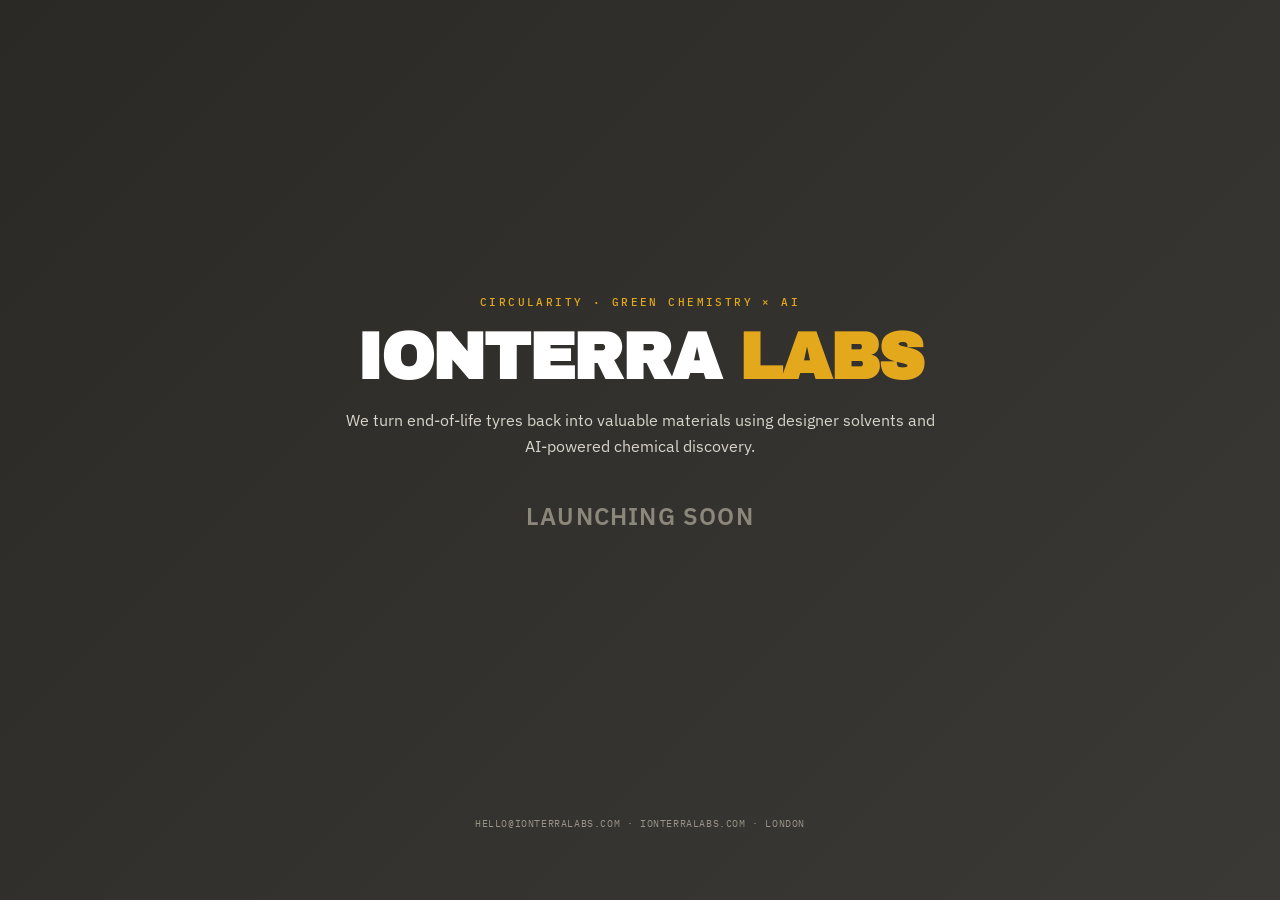
==== index.html @ 6e3bb578 "launching soon page" ====
<!DOCTYPE html>
<html lang="en">
<head>
<meta charset="UTF-8">
<meta name="viewport" content="width=device-width, initial-scale=1.0">
<title>IonTerra Labs — Coming Soon</title>
<link rel="preconnect" href="https://fonts.googleapis.com">
<link rel="preconnect" href="https://fonts.gstatic.com" crossorigin>
<link href="https://fonts.googleapis.com/css2?family=Archivo+Black&family=IBM+Plex+Mono:wght@400;500;600&family=IBM+Plex+Sans:wght@400;500;600;700&display=swap" rel="stylesheet">
<link rel="stylesheet" href="styles.css">
</head>
<body>
<div class="container">
  <main class="content">
    <div class="hero">
      <p class="eyebrow">CIRCULARITY · GREEN CHEMISTRY × AI</p>
      <h1 class="wordmark">IONTERRA <span class="dot">LABS</span></h1>
      <p class="tagline">We turn end-of-life tyres back into valuable materials using designer solvents and AI-powered chemical discovery.</p>

      <h2 class="launching-soon">Launching Soon</h2>
    </div>
  </main>

  <footer class="footer">
    <p>hello@ionterralabs.com · ionterralabs.com · London</p>
  </footer>
</div>

</body>
</html>
---- styles.css ----
:root {
  --paper: #F5F4EF;
  --ink: #161514;
  --ink-soft: #2C2A26;
  --body: #403D37;
  --sulphur: #E3A81B;
  --sulphur-deep: #A9790A;
  --teal: #15706A;
  --line: #D9D5CB;
  --muted: #8C877B;
  --display: 'Archivo Black', 'Arial Black', system-ui, sans-serif;
  --sans: 'IBM Plex Sans', system-ui, -apple-system, sans-serif;
  --mono: 'IBM Plex Mono', ui-monospace, SFMono-Regular, monospace;
}

* {
  box-sizing: border-box;
}

html, body {
  margin: 0;
  padding: 0;
}

body {
  background: linear-gradient(135deg, #2a2926 0%, #3a3936 100%);
  font-family: var(--sans);
  color: var(--body);
  -webkit-font-smoothing: antialiased;
}

.container {
  min-height: 100vh;
  display: flex;
  flex-direction: column;
  justify-content: space-between;
  align-items: center;
  padding: 40px 20px;
}

.content {
  flex: 1;
  display: flex;
  align-items: center;
  justify-content: center;
  width: 100%;
  max-width: 800px;
}

.hero {
  text-align: center;
  color: #F3F1EA;
}

.eyebrow {
  font-family: var(--mono);
  font-size: 11px;
  font-weight: 500;
  letter-spacing: 0.22em;
  text-transform: uppercase;
  color: var(--sulphur);
  margin: 0 0 20px;
}

.wordmark {
  font-family: var(--display);
  font-size: 64px;
  line-height: 0.92;
  letter-spacing: -0.02em;
  text-transform: uppercase;
  color: #fff;
  margin: 0 0 20px;
  display: inline-block;
}

.wordmark .dot {
  color: var(--sulphur);
}

.tagline {
  font-size: 16px;
  line-height: 1.6;
  color: #D8D4C8;
  margin: 0 0 40px;
  max-width: 600px;
  margin-left: auto;
  margin-right: auto;
}

.launching-soon {
  font-family: var(--sans);
  font-size: 24px;
  font-weight: 600;
  letter-spacing: 0.05em;
  text-transform: uppercase;
  margin: 0;
  color: var(--muted);
}

.status {
  background: rgba(255, 255, 255, 0.05);
  border: 1px solid rgba(227, 168, 27, 0.2);
  border-radius: 8px;
  padding: 40px 30px;
  margin-top: 40px;
}

.status h2 {
  font-family: var(--display);
  font-size: 32px;
  text-transform: uppercase;
  color: var(--sulphur);
  margin: 0 0 12px;
  letter-spacing: -0.01em;
}

.status p {
  font-size: 14px;
  color: #D8D4C8;
  margin: 0 0 20px;
  line-height: 1.6;
}

.signup-form {
  display: flex;
  gap: 12px;
  flex-direction: column;
  margin-top: 20px;
}

.signup-form input {
  padding: 14px 16px;
  background: rgba(255, 255, 255, 0.08);
  border: 1px solid var(--line);
  border-radius: 4px;
  font-family: var(--sans);
  font-size: 14px;
  color: #fff;
  transition: border-color 0.2s ease, background 0.2s ease;
}

.signup-form input:focus {
  outline: none;
  border-color: var(--sulphur);
  background: rgba(227, 168, 27, 0.1);
}

.signup-form input::placeholder {
  color: var(--muted);
}

.signup-form button {
  padding: 14px 24px;
  background: var(--sulphur);
  color: var(--ink);
  border: none;
  border-radius: 4px;
  font-family: var(--mono);
  font-size: 12px;
  font-weight: 600;
  letter-spacing: 0.08em;
  text-transform: uppercase;
  cursor: pointer;
  transition: transform 0.12s ease, background 0.12s ease;
}

.signup-form button:hover {
  background: #f0b62a;
  transform: translateY(-2px);
}

.signup-form button:active {
  transform: translateY(0);
}

.form-message {
  font-size: 13px;
  margin-top: 12px;
  min-height: 20px;
  color: var(--teal);
  font-weight: 500;
}

.footer {
  text-align: center;
  padding: 20px;
  font-family: var(--mono);
  font-size: 10px;
  letter-spacing: 0.06em;
  text-transform: uppercase;
  color: #9a9486;
}

@media (max-width: 600px) {
  .wordmark {
    font-size: 48px;
  }

  .tagline {
    font-size: 14px;
  }

  .status {
    padding: 30px 20px;
  }

  .status h2 {
    font-size: 24px;
  }

  .signup-form {
    flex-direction: column;
  }
}
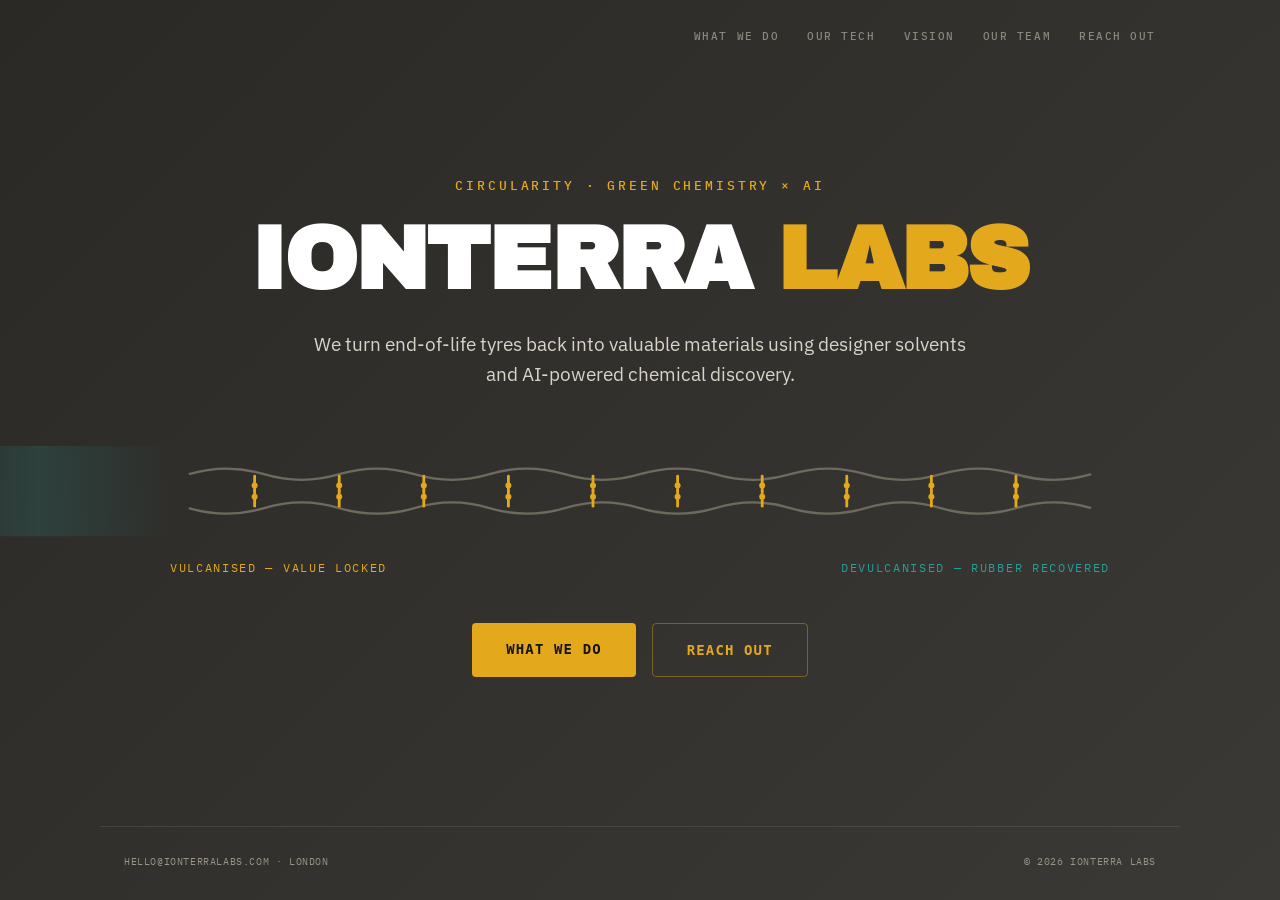
==== commit 16be640b: "add more pages with info" ====
--- a/index.html
+++ b/index.html
@@ -3,28 +3,118 @@
 <head>
 <meta charset="UTF-8">
 <meta name="viewport" content="width=device-width, initial-scale=1.0">
-<title>IonTerra Labs — Coming Soon</title>
+<title>IonTerra Labs</title>
+<meta name="description" content="IonTerra Labs turns rubber scraps and end-of-life tyres back into valuable materials using designer solvents and AI-powered chemical discovery.">
 <link rel="preconnect" href="https://fonts.googleapis.com">
 <link rel="preconnect" href="https://fonts.gstatic.com" crossorigin>
 <link href="https://fonts.googleapis.com/css2?family=Archivo+Black&family=IBM+Plex+Mono:wght@400;500;600&family=IBM+Plex+Sans:wght@400;500;600;700&display=swap" rel="stylesheet">
 <link rel="stylesheet" href="styles.css">
 </head>
 <body>
-<div class="container">
-  <main class="content">
-    <div class="hero">
-      <p class="eyebrow">CIRCULARITY · GREEN CHEMISTRY × AI</p>
-      <h1 class="wordmark">IONTERRA <span class="dot">LABS</span></h1>
-      <p class="tagline">We turn end-of-life tyres back into valuable materials using designer solvents and AI-powered chemical discovery.</p>
 
-      <h2 class="launching-soon">Launching Soon</h2>
+<header class="site-header home-header">
+  <a class="brand" href="index.html">IONTERRA <span class="dot">LABS</span></a>
+  <nav class="site-nav">
+    <a href="what-we-do.html">What We Do</a>
+    <a href="our-tech.html">Our Tech</a>
+    <a href="vision.html">Vision</a>
+    <a href="our-team.html">Our Team</a>
+    <a href="reach-out.html">Reach Out</a>
+  </nav>
+</header>
+
+<main class="home">
+  <div class="home-inner">
+
+    <p class="eyebrow">CIRCULARITY · GREEN CHEMISTRY × AI</p>
+    <h1 class="wordmark">IONTERRA <span class="dot">LABS</span></h1>
+    <p class="tagline">We turn end-of-life tyres back into valuable materials using designer solvents and AI-powered chemical discovery.</p>
+
+    <!-- Sulphur cross-links cleaving, left to right. Geometry mirrors the
+         signature graphic in pitch-one-pager.html; the animation lives in
+         styles.css under "Cleaving cross-links". The --d custom property on
+         each bridge staggers the wave across the network. -->
+    <div class="cleave">
+      <svg viewBox="0 0 1000 96" xmlns="http://www.w3.org/2000/svg" role="img"
+           aria-label="A polymer network in which sulphur cross-links break apart from left to right, then re-form.">
+
+        <defs>
+          <linearGradient id="solvent-front" x1="0" y1="0" x2="1" y2="0">
+            <stop offset="0%" stop-color="#2A9D94" stop-opacity="0"/>
+            <stop offset="50%" stop-color="#2A9D94" stop-opacity="0.18"/>
+            <stop offset="100%" stop-color="#2A9D94" stop-opacity="0"/>
+          </linearGradient>
+        </defs>
+
+        <rect class="front" x="-280" y="0" width="280" height="96" fill="url(#solvent-front)"/>
+
+        <!-- polymer backbones -->
+        <path class="chain" d="M20 30 Q60 18 100 30 T180 30 T260 30 T340 30 T420 30 T500 30 T580 30 T660 30 T740 30 T820 30 T900 30 T980 30"/>
+        <path class="chain" d="M20 66 Q60 78 100 66 T180 66 T260 66 T340 66 T420 66 T500 66 T580 66 T660 66 T740 66 T820 66 T900 66 T980 66"/>
+
+        <g class="bridges">
+          <g class="bridge" transform="translate(90,48)" style="--d:0.2s">
+            <g class="half half-top"><line x1="0" y1="-16" x2="0" y2="0"/><circle cx="0" cy="-6" r="3.2"/></g>
+            <g class="half half-bot"><line x1="0" y1="0" x2="0" y2="16"/><circle cx="0" cy="6" r="3.2"/></g>
+          </g>
+          <g class="bridge" transform="translate(180,48)" style="--d:0.41s">
+            <g class="half half-top"><line x1="0" y1="-16" x2="0" y2="0"/><circle cx="0" cy="-6" r="3.2"/></g>
+            <g class="half half-bot"><line x1="0" y1="0" x2="0" y2="16"/><circle cx="0" cy="6" r="3.2"/></g>
+          </g>
+          <g class="bridge" transform="translate(270,48)" style="--d:0.61s">
+            <g class="half half-top"><line x1="0" y1="-16" x2="0" y2="0"/><circle cx="0" cy="-6" r="3.2"/></g>
+            <g class="half half-bot"><line x1="0" y1="0" x2="0" y2="16"/><circle cx="0" cy="6" r="3.2"/></g>
+          </g>
+          <g class="bridge" transform="translate(360,48)" style="--d:0.81s">
+            <g class="half half-top"><line x1="0" y1="-16" x2="0" y2="0"/><circle cx="0" cy="-6" r="3.2"/></g>
+            <g class="half half-bot"><line x1="0" y1="0" x2="0" y2="16"/><circle cx="0" cy="6" r="3.2"/></g>
+          </g>
+          <g class="bridge" transform="translate(450,48)" style="--d:1.02s">
+            <g class="half half-top"><line x1="0" y1="-16" x2="0" y2="0"/><circle cx="0" cy="-6" r="3.2"/></g>
+            <g class="half half-bot"><line x1="0" y1="0" x2="0" y2="16"/><circle cx="0" cy="6" r="3.2"/></g>
+          </g>
+          <g class="bridge" transform="translate(540,48)" style="--d:1.22s">
+            <g class="half half-top"><line x1="0" y1="-16" x2="0" y2="0"/><circle cx="0" cy="-6" r="3.2"/></g>
+            <g class="half half-bot"><line x1="0" y1="0" x2="0" y2="16"/><circle cx="0" cy="6" r="3.2"/></g>
+          </g>
+          <g class="bridge" transform="translate(630,48)" style="--d:1.42s">
+            <g class="half half-top"><line x1="0" y1="-16" x2="0" y2="0"/><circle cx="0" cy="-6" r="3.2"/></g>
+            <g class="half half-bot"><line x1="0" y1="0" x2="0" y2="16"/><circle cx="0" cy="6" r="3.2"/></g>
+          </g>
+          <g class="bridge" transform="translate(720,48)" style="--d:1.63s">
+            <g class="half half-top"><line x1="0" y1="-16" x2="0" y2="0"/><circle cx="0" cy="-6" r="3.2"/></g>
+            <g class="half half-bot"><line x1="0" y1="0" x2="0" y2="16"/><circle cx="0" cy="6" r="3.2"/></g>
+          </g>
+          <g class="bridge" transform="translate(810,48)" style="--d:1.83s">
+            <g class="half half-top"><line x1="0" y1="-16" x2="0" y2="0"/><circle cx="0" cy="-6" r="3.2"/></g>
+            <g class="half half-bot"><line x1="0" y1="0" x2="0" y2="16"/><circle cx="0" cy="6" r="3.2"/></g>
+          </g>
+          <g class="bridge" transform="translate(900,48)" style="--d:2.04s">
+            <g class="half half-top"><line x1="0" y1="-16" x2="0" y2="0"/><circle cx="0" cy="-6" r="3.2"/></g>
+            <g class="half half-bot"><line x1="0" y1="0" x2="0" y2="16"/><circle cx="0" cy="6" r="3.2"/></g>
+          </g>
+        </g>
+
+      </svg>
     </div>
-  </main>
 
-  <footer class="footer">
-    <p>hello@ionterralabs.com · ionterralabs.com · London</p>
-  </footer>
-</div>
+    <div class="cleave-caption">
+      <span class="lhs">Vulcanised — value locked</span>
+      <span class="rhs">Devulcanised — rubber recovered</span>
+    </div>
+
+    <div class="hero-links">
+      <a class="button" href="what-we-do.html">What We Do</a>
+      <a class="button button-ghost" href="reach-out.html">Reach Out</a>
+    </div>
+
+  </div>
+</main>
+
+<footer class="site-footer">
+  <p>hello@ionterralabs.com · London</p>
+  <p>&copy; 2026 IonTerra Labs</p>
+</footer>
 
 </body>
 </html>
--- a/styles.css
+++ b/styles.css
@@ -6,11 +6,18 @@
   --sulphur: #E3A81B;
   --sulphur-deep: #A9790A;
   --teal: #15706A;
+  --teal-bright: #2A9D94;
   --line: #D9D5CB;
   --muted: #8C877B;
   --display: 'Archivo Black', 'Arial Black', system-ui, sans-serif;
   --sans: 'IBM Plex Sans', system-ui, -apple-system, sans-serif;
   --mono: 'IBM Plex Mono', ui-monospace, SFMono-Regular, monospace;
+
+  --text: #F3F1EA;
+  --text-dim: #D8D4C8;
+  --surface: rgba(255, 255, 255, 0.04);
+  --surface-line: rgba(255, 255, 255, 0.09);
+  --shell: 1080px;
 }
 
 * {
@@ -24,52 +31,651 @@
 
 body {
   background: linear-gradient(135deg, #2a2926 0%, #3a3936 100%);
+  background-attachment: fixed;
   font-family: var(--sans);
-  color: var(--body);
+  color: var(--text-dim);
   -webkit-font-smoothing: antialiased;
-}
-
-.container {
-  min-height: 100vh;
   display: flex;
   flex-direction: column;
+  min-height: 100vh;
+}
+
+/* ---------- Header / nav ---------- */
+
+.site-header {
+  width: 100%;
+  max-width: var(--shell);
+  margin: 0 auto;
+  padding: 28px 24px;
+  display: flex;
+  align-items: center;
   justify-content: space-between;
+  gap: 24px;
+  flex-wrap: wrap;
+}
+
+.brand {
+  font-family: var(--display);
+  font-size: 18px;
+  letter-spacing: -0.01em;
+  text-transform: uppercase;
+  color: #fff;
+  text-decoration: none;
+  white-space: nowrap;
+}
+
+.brand .dot {
+  color: var(--sulphur);
+}
+
+/* Homepage already shows the wordmark front and centre, so the header
+   logo is redundant there. Hidden with visibility (not display) so the
+   nav sits at the same position as on every other page. */
+.home-header .brand {
+  visibility: hidden;
+}
+
+.site-nav {
+  display: flex;
+  gap: 28px;
+  flex-wrap: wrap;
+}
+
+.site-nav a {
+  font-family: var(--mono);
+  font-size: 11px;
+  font-weight: 500;
+  letter-spacing: 0.14em;
+  text-transform: uppercase;
+  color: var(--muted);
+  text-decoration: none;
+  padding-bottom: 4px;
+  border-bottom: 1px solid transparent;
+  transition: color 0.15s ease, border-color 0.15s ease;
+}
+
+.site-nav a:hover {
+  color: var(--text);
+}
+
+.site-nav a.active {
+  color: var(--sulphur);
+  border-bottom-color: var(--sulphur);
+}
+
+/* ---------- Shell ---------- */
+
+.page {
+  flex: 1;
+  width: 100%;
+  max-width: var(--shell);
+  margin: 0 auto;
+  padding: 32px 24px 96px;
+}
+
+.page-head {
+  max-width: 720px;
+  margin-bottom: 64px;
+}
+
+.eyebrow {
+  font-family: var(--mono);
+  font-size: 11px;
+  font-weight: 500;
+  letter-spacing: 0.22em;
+  text-transform: uppercase;
+  color: var(--sulphur);
+  margin: 0 0 20px;
+}
+
+.page-title {
+  font-family: var(--display);
+  font-size: 46px;
+  line-height: 1.02;
+  letter-spacing: -0.02em;
+  text-transform: uppercase;
+  color: #fff;
+  margin: 0 0 24px;
+}
+
+.lede {
+  font-size: 18px;
+  line-height: 1.65;
+  color: var(--text-dim);
+  margin: 0;
+}
+
+.lede + .lede {
+  margin-top: 18px;
+}
+
+.lede b,
+.lede strong {
+  color: #fff;
+  font-weight: 600;
+}
+
+/* ---------- Sections ---------- */
+
+.section {
+  margin-bottom: 72px;
+}
+
+.section:last-child {
+  margin-bottom: 0;
+}
+
+.section-title {
+  font-family: var(--sans);
+  font-size: 13px;
+  font-weight: 600;
+  letter-spacing: 0.16em;
+  text-transform: uppercase;
+  color: var(--sulphur);
+  margin: 0 0 28px;
+  padding-bottom: 14px;
+  border-bottom: 1px solid var(--surface-line);
+}
+
+.prose {
+  max-width: 680px;
+}
+
+.prose p {
+  font-size: 16px;
+  line-height: 1.7;
+  margin: 0 0 20px;
+}
+
+.prose p:last-child {
+  margin-bottom: 0;
+}
+
+.prose strong {
+  color: var(--text);
+  font-weight: 600;
+}
+
+.prose a {
+  color: var(--sulphur);
+  text-decoration: none;
+  border-bottom: 1px solid rgba(227, 168, 27, 0.35);
+  transition: border-color 0.15s ease;
+}
+
+.prose a:hover {
+  border-bottom-color: var(--sulphur);
+}
+
+.prose a.button,
+.prose a.button:hover {
+  color: var(--ink);
+  border-bottom: none;
+}
+
+/* ---------- Grids & cards ---------- */
+
+.grid {
+  display: grid;
+  gap: 20px;
+  grid-template-columns: repeat(auto-fit, minmax(260px, 1fr));
+}
+
+.grid-2 {
+  display: grid;
+  gap: 20px;
+  grid-template-columns: repeat(auto-fit, minmax(320px, 1fr));
+}
+
+.card {
+  background: var(--surface);
+  border: 1px solid var(--surface-line);
+  border-radius: 8px;
+  padding: 28px 26px;
+}
+
+.card h3 {
+  font-family: var(--sans);
+  font-size: 17px;
+  font-weight: 600;
+  color: #fff;
+  margin: 0 0 12px;
+  letter-spacing: -0.01em;
+}
+
+.card p {
+  font-size: 14px;
+  line-height: 1.65;
+  margin: 0;
+}
+
+.card-tag {
+  font-family: var(--mono);
+  font-size: 10px;
+  letter-spacing: 0.16em;
+  text-transform: uppercase;
+  color: var(--teal-bright);
+  margin: 0 0 14px;
+}
+
+/* ---------- Numbered problem cards ---------- */
+
+.problem-grid {
+  display: grid;
+  gap: 22px;
+  grid-template-columns: repeat(auto-fit, minmax(280px, 1fr));
+  margin-top: 22px;
+}
+
+.problem {
+  position: relative;
+  background: var(--surface);
+  border: 1px solid var(--surface-line);
+  border-radius: 8px;
+  padding: 42px 26px 30px;
+}
+
+.problem .badge {
+  position: absolute;
+  top: -20px;
+  left: 24px;
+  width: 44px;
+  height: 44px;
+  border-radius: 50%;
+  background: var(--sulphur);
+  color: var(--ink);
+  font-family: var(--display);
+  font-size: 20px;
+  line-height: 1;
+  display: flex;
   align-items: center;
-  padding: 40px 20px;
-}
-
-.content {
+  justify-content: center;
+}
+
+.problem h3 {
+  font-family: var(--mono);
+  font-size: 14px;
+  font-weight: 600;
+  letter-spacing: 0.09em;
+  text-transform: uppercase;
+  color: var(--teal-bright);
+  line-height: 1.45;
+  margin: 0 0 20px;
+}
+
+.bullets {
+  list-style: none;
+  margin: 0;
+  padding: 0;
+  display: grid;
+  gap: 13px;
+}
+
+.bullets li {
+  position: relative;
+  padding-left: 18px;
+  font-size: 15px;
+  line-height: 1.55;
+}
+
+.bullets li::before {
+  content: "";
+  position: absolute;
+  left: 0;
+  top: 9px;
+  width: 5px;
+  height: 5px;
+  border-radius: 50%;
+  background: var(--sulphur);
+}
+
+.bullets .qualifier {
+  display: block;
+  font-size: 13px;
+  color: var(--muted);
+  margin-top: 3px;
+}
+
+/* ---------- Callout ---------- */
+
+.callout {
+  border-left: 2px solid var(--teal-bright);
+  background: rgba(42, 157, 148, 0.06);
+  border-radius: 0 8px 8px 0;
+  padding: 24px 26px;
+  max-width: 720px;
+}
+
+.callout p {
+  font-size: 15px;
+  line-height: 1.65;
+  margin: 0;
+}
+
+.callout p + p {
+  margin-top: 14px;
+}
+
+/* ---------- Stats ---------- */
+
+.stats {
+  display: grid;
+  gap: 20px;
+  grid-template-columns: repeat(auto-fit, minmax(200px, 1fr));
+}
+
+.stat {
+  border-left: 2px solid var(--sulphur);
+  padding: 4px 0 4px 20px;
+}
+
+.stat .figure {
+  font-family: var(--display);
+  font-size: 34px;
+  line-height: 1.05;
+  color: #fff;
+  margin: 0 0 10px;
+  letter-spacing: -0.02em;
+}
+
+.stat .label {
+  font-size: 13px;
+  line-height: 1.55;
+  color: var(--muted);
+  margin: 0;
+}
+
+/* ---------- Numbered steps ---------- */
+
+.steps {
+  display: grid;
+  gap: 2px;
+  border: 1px solid var(--surface-line);
+  border-radius: 8px;
+  overflow: hidden;
+}
+
+.step {
+  display: grid;
+  grid-template-columns: 72px 1fr;
+  gap: 24px;
+  padding: 26px;
+  background: var(--surface);
+  align-items: start;
+}
+
+.step-num {
+  font-family: var(--mono);
+  font-size: 12px;
+  font-weight: 600;
+  letter-spacing: 0.1em;
+  color: var(--sulphur);
+  padding-top: 3px;
+}
+
+.step h3 {
+  font-size: 16px;
+  font-weight: 600;
+  color: #fff;
+  margin: 0 0 8px;
+}
+
+.step p {
+  font-size: 14px;
+  line-height: 1.65;
+  margin: 0;
+}
+
+/* ---------- Team ---------- */
+
+.team-grid {
+  display: grid;
+  gap: 20px;
+  grid-template-columns: repeat(auto-fit, minmax(240px, 1fr));
+}
+
+.member {
+  background: var(--surface);
+  border: 1px solid var(--surface-line);
+  border-radius: 8px;
+  padding: 26px;
+}
+
+.member .photo,
+.member .avatar {
+  width: 88px;
+  height: 88px;
+  border-radius: 50%;
+  border: 1px solid rgba(227, 168, 27, 0.3);
+  margin-bottom: 18px;
+}
+
+/* Real headshot, shown in full colour. */
+.member .photo {
+  display: block;
+  object-fit: cover;
+  background: rgba(227, 168, 27, 0.08);
+}
+
+/* Initials fallback, for anyone without a headshot on file. */
+.member .avatar {
+  background: rgba(227, 168, 27, 0.14);
+  display: flex;
+  align-items: center;
+  justify-content: center;
+  font-family: var(--mono);
+  font-size: 22px;
+  font-weight: 600;
+  letter-spacing: 0.04em;
+  color: var(--sulphur);
+}
+
+.member h3 {
+  font-size: 17px;
+  font-weight: 600;
+  color: #fff;
+  margin: 0 0 6px;
+}
+
+.member .role {
+  font-family: var(--mono);
+  font-size: 10px;
+  letter-spacing: 0.14em;
+  text-transform: uppercase;
+  color: var(--teal-bright);
+  margin: 0 0 14px;
+}
+
+.member p.bio {
+  font-size: 14px;
+  line-height: 1.6;
+  margin: 0;
+}
+
+/* ---------- Contact ---------- */
+
+.contact-list {
+  list-style: none;
+  padding: 0;
+  margin: 0;
+  display: grid;
+  gap: 2px;
+  border: 1px solid var(--surface-line);
+  border-radius: 8px;
+  overflow: hidden;
+}
+
+.contact-list li {
+  background: var(--surface);
+  padding: 22px 26px;
+  display: flex;
+  justify-content: space-between;
+  align-items: baseline;
+  gap: 20px;
+  flex-wrap: wrap;
+}
+
+.contact-list .key {
+  font-family: var(--mono);
+  font-size: 10px;
+  letter-spacing: 0.16em;
+  text-transform: uppercase;
+  color: var(--muted);
+}
+
+.contact-list .val,
+.contact-list .val a {
+  font-size: 15px;
+  color: var(--text);
+  text-decoration: none;
+}
+
+.contact-list .val a:hover {
+  color: var(--sulphur);
+}
+
+/* ---------- Buttons & links ---------- */
+
+.button {
+  display: inline-block;
+  padding: 14px 26px;
+  background: var(--sulphur);
+  color: var(--ink);
+  border: none;
+  border-radius: 4px;
+  font-family: var(--mono);
+  font-size: 12px;
+  font-weight: 600;
+  letter-spacing: 0.08em;
+  text-transform: uppercase;
+  text-decoration: none;
+  cursor: pointer;
+  transition: transform 0.12s ease, background 0.12s ease;
+}
+
+.button:hover {
+  background: #f0b62a;
+  transform: translateY(-2px);
+}
+
+.button:active {
+  transform: translateY(0);
+}
+
+.button-ghost {
+  background: transparent;
+  color: var(--sulphur);
+  border: 1px solid rgba(227, 168, 27, 0.4);
+}
+
+.button-ghost:hover {
+  background: rgba(227, 168, 27, 0.1);
+  color: var(--sulphur);
+}
+
+/* ---------- Form ---------- */
+
+.form {
+  display: grid;
+  gap: 16px;
+  max-width: 560px;
+}
+
+.field {
+  display: grid;
+  gap: 8px;
+}
+
+.field label {
+  font-family: var(--mono);
+  font-size: 10px;
+  letter-spacing: 0.16em;
+  text-transform: uppercase;
+  color: var(--muted);
+}
+
+.field input,
+.field textarea {
+  padding: 14px 16px;
+  background: rgba(255, 255, 255, 0.06);
+  border: 1px solid var(--surface-line);
+  border-radius: 4px;
+  font-family: var(--sans);
+  font-size: 15px;
+  color: #fff;
+  transition: border-color 0.2s ease, background 0.2s ease;
+}
+
+.field textarea {
+  min-height: 140px;
+  resize: vertical;
+}
+
+.field input:focus,
+.field textarea:focus {
+  outline: none;
+  border-color: var(--sulphur);
+  background: rgba(227, 168, 27, 0.08);
+}
+
+.field input::placeholder,
+.field textarea::placeholder {
+  color: #6f6a5f;
+}
+
+.form .button {
+  justify-self: start;
+}
+
+.form-note {
+  font-size: 13px;
+  line-height: 1.6;
+  color: var(--muted);
+  margin: 20px 0 0;
+  max-width: 560px;
+}
+
+.form-note a {
+  color: var(--sulphur);
+  text-decoration: none;
+}
+
+.form-note a:hover {
+  text-decoration: underline;
+}
+
+/* ---------- Homepage ---------- */
+
+.home {
   flex: 1;
   display: flex;
   align-items: center;
   justify-content: center;
   width: 100%;
-  max-width: 800px;
-}
-
-.hero {
+  max-width: var(--shell);
+  margin: 0 auto;
+  padding: 24px 24px 72px;
+}
+
+.home-inner {
+  width: 100%;
   text-align: center;
-  color: #F3F1EA;
-}
-
-.eyebrow {
-  font-family: var(--mono);
-  font-size: 11px;
-  font-weight: 500;
-  letter-spacing: 0.22em;
-  text-transform: uppercase;
-  color: var(--sulphur);
-  margin: 0 0 20px;
+  color: var(--text);
+}
+
+.home-inner .eyebrow {
+  font-size: 13px;
+  margin-bottom: 26px;
 }
 
 .wordmark {
   font-family: var(--display);
-  font-size: 64px;
+  font-size: 88px;
   line-height: 0.92;
   letter-spacing: -0.02em;
   text-transform: uppercase;
   color: #fff;
-  margin: 0 0 20px;
+  margin: 0 0 28px;
   display: inline-block;
 }
 
@@ -78,109 +684,182 @@
 }
 
 .tagline {
-  font-size: 16px;
+  font-size: 19px;
   line-height: 1.6;
-  color: #D8D4C8;
-  margin: 0 0 40px;
-  max-width: 600px;
-  margin-left: auto;
-  margin-right: auto;
-}
-
-.launching-soon {
-  font-family: var(--sans);
-  font-size: 24px;
-  font-weight: 600;
-  letter-spacing: 0.05em;
-  text-transform: uppercase;
+  color: var(--text-dim);
+  margin: 0 auto 48px;
+  max-width: 680px;
+}
+
+.hero-links {
+  display: flex;
+  gap: 16px;
+  justify-content: center;
+  flex-wrap: wrap;
+}
+
+.home-inner .button {
+  padding: 18px 34px;
+  font-size: 14px;
+}
+
+/* ---------- Cleaving cross-links (homepage animation) ----------
+   A polymer network whose sulphur bridges break left-to-right, then
+   re-form. Pure CSS on SVG: each bridge is two halves that translate
+   apart while their colour shifts from sulphur to teal. Children use
+   currentColor, so one animated `color` drives stroke and fill.      */
+
+.cleave {
+  width: 100%;
+  max-width: 940px;
+  margin: 56px auto 24px;
+}
+
+.cleave svg {
+  display: block;
+  width: 100%;
+  height: auto;
+  overflow: visible;
+}
+
+.cleave .chain {
+  fill: none;
+  stroke: #6f6a5e;
+  stroke-width: 2.5;
+}
+
+.cleave .half line {
+  stroke: currentColor;
+  stroke-width: 3;
+  stroke-linecap: round;
+}
+
+.cleave .half circle {
+  fill: currentColor;
+}
+
+.cleave .half {
+  color: var(--sulphur);
+  animation-duration: 7s;
+  animation-timing-function: ease-in-out;
+  animation-iteration-count: infinite;
+  animation-delay: var(--d, 0s);
+}
+
+.cleave .half-top {
+  animation-name: cleave-top;
+}
+
+.cleave .half-bot {
+  animation-name: cleave-bot;
+}
+
+/* --d on each bridge is timed to when the sweep's leading edge (see
+   cleave-sweep below) reaches that bridge's x position, so the snap at
+   0%→6% lands right as the gradient passes over it. */
+@keyframes cleave-top {
+  0%        { transform: translateY(0);      color: #E3A81B; }
+  6%, 74%   { transform: translateY(-7px);   color: #2A9D94; }
+  84%, 100% { transform: translateY(0);      color: #E3A81B; }
+}
+
+@keyframes cleave-bot {
+  0%        { transform: translateY(0);      color: #E3A81B; }
+  6%, 74%   { transform: translateY(7px);    color: #2A9D94; }
+  84%, 100% { transform: translateY(0);      color: #E3A81B; }
+}
+
+/* The solvent front: a soft glow that crosses ahead of the cleaving.
+   Leading edge position = translateX (rect's own x + width cancel to 0),
+   linear so bridge delays above can be computed as simple proportions. */
+.cleave .front {
+  animation: cleave-sweep 7s linear infinite;
+}
+
+@keyframes cleave-sweep {
+  0%        { transform: translateX(0);        opacity: 0; }
+  4%        {                                  opacity: 1; }
+  42%       { transform: translateX(1300px);   opacity: 1; }
+  46%, 100% { transform: translateX(1300px);   opacity: 0; }
+}
+
+.cleave-caption {
+  display: flex;
+  justify-content: space-between;
+  gap: 16px;
+  max-width: 940px;
+  margin: 0 auto 48px;
+  font-family: var(--mono);
+  font-size: 12px;
+  letter-spacing: 0.14em;
+  text-transform: uppercase;
+}
+
+.cleave-caption .lhs {
+  color: var(--sulphur);
+}
+
+.cleave-caption .rhs {
+  color: var(--teal-bright);
+}
+
+/* Hold a static mid-reaction state when motion is unwelcome:
+   intact on the left, cleaved on the right, as in the pitch one-pager. */
+@media (prefers-reduced-motion: reduce) {
+  .cleave .half,
+  .cleave .front {
+    animation: none;
+  }
+
+  .cleave .front {
+    opacity: 0;
+  }
+
+  .cleave .bridges > .bridge:nth-child(n+6) .half-top {
+    transform: translateY(-7px);
+    color: #2A9D94;
+  }
+
+  .cleave .bridges > .bridge:nth-child(n+6) .half-bot {
+    transform: translateY(7px);
+    color: #2A9D94;
+  }
+}
+
+/* ---------- Footer ---------- */
+
+.site-footer {
+  width: 100%;
+  max-width: var(--shell);
+  margin: 0 auto;
+  padding: 28px 24px 32px;
+  border-top: 1px solid var(--surface-line);
+  display: flex;
+  justify-content: space-between;
+  align-items: center;
+  gap: 16px;
+  flex-wrap: wrap;
+  font-family: var(--mono);
+  font-size: 10px;
+  letter-spacing: 0.06em;
+  text-transform: uppercase;
+  color: #9a9486;
+}
+
+.site-footer a {
+  color: #9a9486;
+  text-decoration: none;
+}
+
+.site-footer a:hover {
+  color: var(--sulphur);
+}
+
+.site-footer p {
   margin: 0;
-  color: var(--muted);
-}
-
-.status {
-  background: rgba(255, 255, 255, 0.05);
-  border: 1px solid rgba(227, 168, 27, 0.2);
-  border-radius: 8px;
-  padding: 40px 30px;
-  margin-top: 40px;
-}
-
-.status h2 {
-  font-family: var(--display);
-  font-size: 32px;
-  text-transform: uppercase;
-  color: var(--sulphur);
-  margin: 0 0 12px;
-  letter-spacing: -0.01em;
-}
-
-.status p {
-  font-size: 14px;
-  color: #D8D4C8;
-  margin: 0 0 20px;
-  line-height: 1.6;
-}
-
-.signup-form {
-  display: flex;
-  gap: 12px;
-  flex-direction: column;
-  margin-top: 20px;
-}
-
-.signup-form input {
-  padding: 14px 16px;
-  background: rgba(255, 255, 255, 0.08);
-  border: 1px solid var(--line);
-  border-radius: 4px;
-  font-family: var(--sans);
-  font-size: 14px;
-  color: #fff;
-  transition: border-color 0.2s ease, background 0.2s ease;
-}
-
-.signup-form input:focus {
-  outline: none;
-  border-color: var(--sulphur);
-  background: rgba(227, 168, 27, 0.1);
-}
-
-.signup-form input::placeholder {
-  color: var(--muted);
-}
-
-.signup-form button {
-  padding: 14px 24px;
-  background: var(--sulphur);
-  color: var(--ink);
-  border: none;
-  border-radius: 4px;
-  font-family: var(--mono);
-  font-size: 12px;
-  font-weight: 600;
-  letter-spacing: 0.08em;
-  text-transform: uppercase;
-  cursor: pointer;
-  transition: transform 0.12s ease, background 0.12s ease;
-}
-
-.signup-form button:hover {
-  background: #f0b62a;
-  transform: translateY(-2px);
-}
-
-.signup-form button:active {
-  transform: translateY(0);
-}
-
-.form-message {
-  font-size: 13px;
-  margin-top: 12px;
-  min-height: 20px;
-  color: var(--teal);
-  font-weight: 500;
-}
-
+}
+
+/* Footer on the landing page sits centred, like the original */
 .footer {
   text-align: center;
   padding: 20px;
@@ -191,24 +870,71 @@
   color: #9a9486;
 }
 
-@media (max-width: 600px) {
+/* ---------- Responsive ---------- */
+
+@media (max-width: 720px) {
+  .site-header {
+    padding: 22px 20px;
+    gap: 16px;
+  }
+
+  .site-nav {
+    gap: 18px;
+  }
+
+  .page {
+    padding: 16px 20px 72px;
+  }
+
+  .page-head {
+    margin-bottom: 48px;
+  }
+
+  .page-title {
+    font-size: 34px;
+  }
+
+  .lede {
+    font-size: 16px;
+  }
+
+  .section {
+    margin-bottom: 56px;
+  }
+
+  .step {
+    grid-template-columns: 1fr;
+    gap: 10px;
+  }
+
   .wordmark {
-    font-size: 48px;
+    font-size: 56px;
   }
 
   .tagline {
-    font-size: 14px;
-  }
-
-  .status {
-    padding: 30px 20px;
-  }
-
-  .status h2 {
-    font-size: 24px;
-  }
-
-  .signup-form {
+    font-size: 16px;
+  }
+
+  .cleave {
+    margin-top: 40px;
+  }
+
+  /* Two end-labels would collide at this width — stack and centre them. */
+  .cleave-caption {
     flex-direction: column;
-  }
-}
+    align-items: center;
+    gap: 6px;
+    font-size: 11px;
+    letter-spacing: 0.1em;
+  }
+
+  .home-inner .button {
+    padding: 15px 28px;
+    font-size: 13px;
+  }
+
+  .site-footer {
+    justify-content: center;
+    text-align: center;
+  }
+}
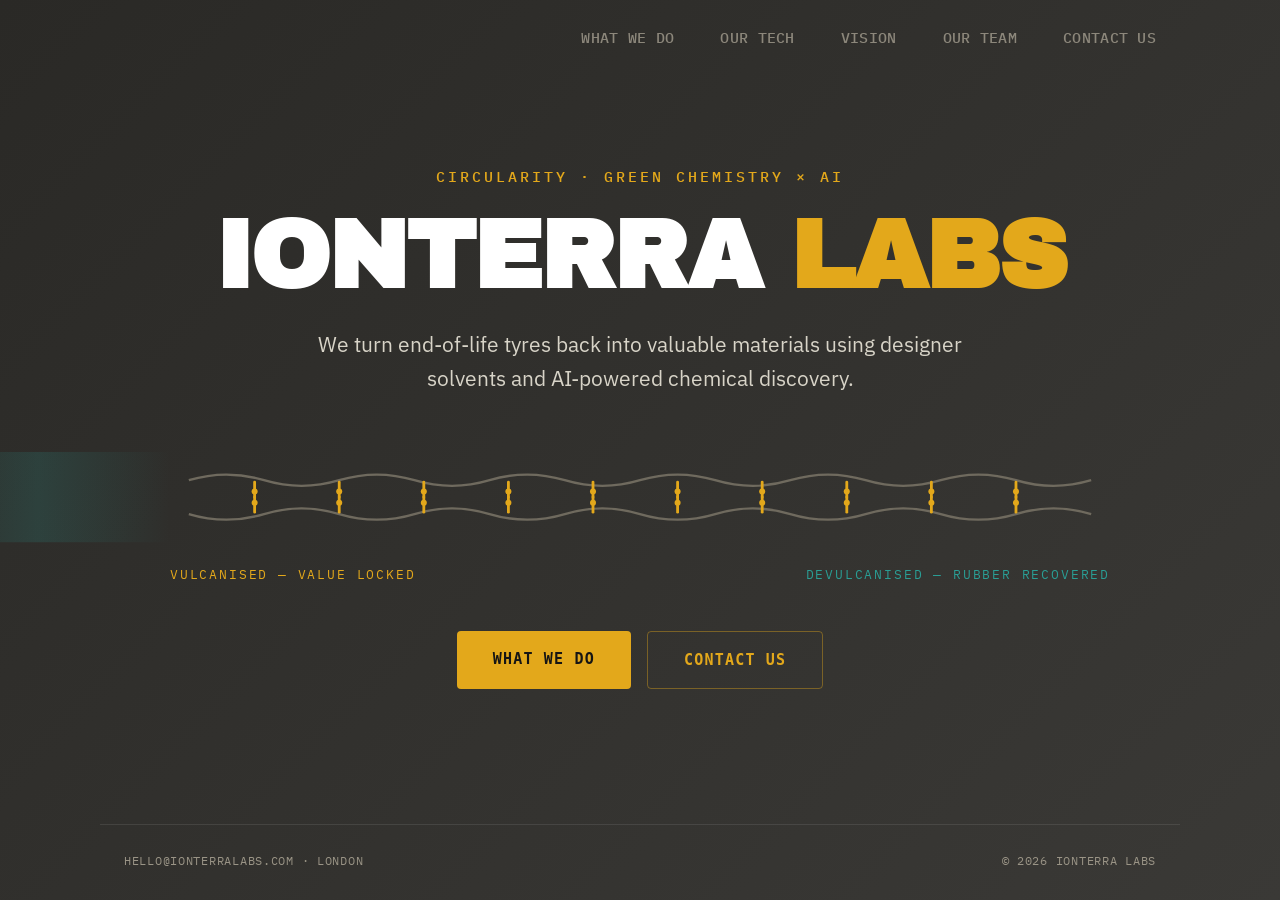
==== commit 8a266d22: "new pages, clean up text" ====
--- a/index.html
+++ b/index.html
@@ -19,7 +19,7 @@
     <a href="our-tech.html">Our Tech</a>
     <a href="vision.html">Vision</a>
     <a href="our-team.html">Our Team</a>
-    <a href="reach-out.html">Reach Out</a>
+    <a href="contact-us.html">Contact Us</a>
   </nav>
 </header>
 
@@ -105,7 +105,7 @@
 
     <div class="hero-links">
       <a class="button" href="what-we-do.html">What We Do</a>
-      <a class="button button-ghost" href="reach-out.html">Reach Out</a>
+      <a class="button button-ghost" href="contact-us.html">Contact Us</a>
     </div>
 
   </div>
--- a/styles.css
+++ b/styles.css
@@ -56,7 +56,7 @@
 
 .brand {
   font-family: var(--display);
-  font-size: 18px;
+  font-size: 22px;
   letter-spacing: -0.01em;
   text-transform: uppercase;
   color: #fff;
@@ -77,15 +77,15 @@
 
 .site-nav {
   display: flex;
-  gap: 28px;
+  gap: 46px;
   flex-wrap: wrap;
 }
 
 .site-nav a {
   font-family: var(--mono);
-  font-size: 11px;
+  font-size: 15px;
   font-weight: 500;
-  letter-spacing: 0.14em;
+  letter-spacing: 0.02em;
   text-transform: uppercase;
   color: var(--muted);
   text-decoration: none;
@@ -120,9 +120,9 @@
 
 .eyebrow {
   font-family: var(--mono);
-  font-size: 11px;
+  font-size: 13px;
   font-weight: 500;
-  letter-spacing: 0.22em;
+  letter-spacing: 0.2em;
   text-transform: uppercase;
   color: var(--sulphur);
   margin: 0 0 20px;
@@ -130,7 +130,7 @@
 
 .page-title {
   font-family: var(--display);
-  font-size: 46px;
+  font-size: 54px;
   line-height: 1.02;
   letter-spacing: -0.02em;
   text-transform: uppercase;
@@ -139,7 +139,7 @@
 }
 
 .lede {
-  font-size: 18px;
+  font-size: 21px;
   line-height: 1.65;
   color: var(--text-dim);
   margin: 0;
@@ -167,9 +167,9 @@
 
 .section-title {
   font-family: var(--sans);
-  font-size: 13px;
+  font-size: 15px;
   font-weight: 600;
-  letter-spacing: 0.16em;
+  letter-spacing: 0.14em;
   text-transform: uppercase;
   color: var(--sulphur);
   margin: 0 0 28px;
@@ -182,7 +182,7 @@
 }
 
 .prose p {
-  font-size: 16px;
+  font-size: 18px;
   line-height: 1.7;
   margin: 0 0 20px;
 }
@@ -236,7 +236,7 @@
 
 .card h3 {
   font-family: var(--sans);
-  font-size: 17px;
+  font-size: 19px;
   font-weight: 600;
   color: #fff;
   margin: 0 0 12px;
@@ -244,14 +244,14 @@
 }
 
 .card p {
-  font-size: 14px;
+  font-size: 17px;
   line-height: 1.65;
   margin: 0;
 }
 
 .card-tag {
   font-family: var(--mono);
-  font-size: 10px;
+  font-size: 12px;
   letter-spacing: 0.16em;
   text-transform: uppercase;
   color: var(--teal-bright);
@@ -279,13 +279,13 @@
   position: absolute;
   top: -20px;
   left: 24px;
-  width: 44px;
-  height: 44px;
+  width: 48px;
+  height: 48px;
   border-radius: 50%;
   background: var(--sulphur);
   color: var(--ink);
   font-family: var(--display);
-  font-size: 20px;
+  font-size: 22px;
   line-height: 1;
   display: flex;
   align-items: center;
@@ -294,7 +294,7 @@
 
 .problem h3 {
   font-family: var(--mono);
-  font-size: 14px;
+  font-size: 16px;
   font-weight: 600;
   letter-spacing: 0.09em;
   text-transform: uppercase;
@@ -314,7 +314,7 @@
 .bullets li {
   position: relative;
   padding-left: 18px;
-  font-size: 15px;
+  font-size: 18px;
   line-height: 1.55;
 }
 
@@ -331,7 +331,7 @@
 
 .bullets .qualifier {
   display: block;
-  font-size: 13px;
+  font-size: 14px;
   color: var(--muted);
   margin-top: 3px;
 }
@@ -347,7 +347,7 @@
 }
 
 .callout p {
-  font-size: 15px;
+  font-size: 18px;
   line-height: 1.65;
   margin: 0;
 }
@@ -371,7 +371,7 @@
 
 .stat .figure {
   font-family: var(--display);
-  font-size: 34px;
+  font-size: 38px;
   line-height: 1.05;
   color: #fff;
   margin: 0 0 10px;
@@ -379,7 +379,7 @@
 }
 
 .stat .label {
-  font-size: 13px;
+  font-size: 14px;
   line-height: 1.55;
   color: var(--muted);
   margin: 0;
@@ -406,7 +406,7 @@
 
 .step-num {
   font-family: var(--mono);
-  font-size: 12px;
+  font-size: 14px;
   font-weight: 600;
   letter-spacing: 0.1em;
   color: var(--sulphur);
@@ -414,14 +414,14 @@
 }
 
 .step h3 {
-  font-size: 16px;
+  font-size: 18px;
   font-weight: 600;
   color: #fff;
   margin: 0 0 8px;
 }
 
 .step p {
-  font-size: 14px;
+  font-size: 17px;
   line-height: 1.65;
   margin: 0;
 }
@@ -464,14 +464,14 @@
   align-items: center;
   justify-content: center;
   font-family: var(--mono);
-  font-size: 22px;
+  font-size: 24px;
   font-weight: 600;
   letter-spacing: 0.04em;
   color: var(--sulphur);
 }
 
 .member h3 {
-  font-size: 17px;
+  font-size: 19px;
   font-weight: 600;
   color: #fff;
   margin: 0 0 6px;
@@ -479,7 +479,7 @@
 
 .member .role {
   font-family: var(--mono);
-  font-size: 10px;
+  font-size: 12px;
   letter-spacing: 0.14em;
   text-transform: uppercase;
   color: var(--teal-bright);
@@ -487,7 +487,7 @@
 }
 
 .member p.bio {
-  font-size: 14px;
+  font-size: 17px;
   line-height: 1.6;
   margin: 0;
 }
@@ -517,7 +517,7 @@
 
 .contact-list .key {
   font-family: var(--mono);
-  font-size: 10px;
+  font-size: 12px;
   letter-spacing: 0.16em;
   text-transform: uppercase;
   color: var(--muted);
@@ -525,7 +525,7 @@
 
 .contact-list .val,
 .contact-list .val a {
-  font-size: 15px;
+  font-size: 17px;
   color: var(--text);
   text-decoration: none;
 }
@@ -538,13 +538,13 @@
 
 .button {
   display: inline-block;
-  padding: 14px 26px;
+  padding: 16px 30px;
   background: var(--sulphur);
   color: var(--ink);
   border: none;
   border-radius: 4px;
   font-family: var(--mono);
-  font-size: 12px;
+  font-size: 14px;
   font-weight: 600;
   letter-spacing: 0.08em;
   text-transform: uppercase;
@@ -573,75 +573,35 @@
   color: var(--sulphur);
 }
 
-/* ---------- Form ---------- */
-
-.form {
-  display: grid;
-  gap: 16px;
-  max-width: 560px;
-}
-
-.field {
-  display: grid;
-  gap: 8px;
-}
-
-.field label {
-  font-family: var(--mono);
-  font-size: 10px;
-  letter-spacing: 0.16em;
-  text-transform: uppercase;
-  color: var(--muted);
-}
-
-.field input,
-.field textarea {
-  padding: 14px 16px;
-  background: rgba(255, 255, 255, 0.06);
+/* ---------- Contact callout ---------- */
+
+.contact-cta {
+  text-align: center;
+  padding: 56px 32px;
+  background: var(--surface);
   border: 1px solid var(--surface-line);
-  border-radius: 4px;
+  border-radius: 8px;
+}
+
+.contact-cta p {
   font-family: var(--sans);
-  font-size: 15px;
-  color: #fff;
-  transition: border-color 0.2s ease, background 0.2s ease;
-}
-
-.field textarea {
-  min-height: 140px;
-  resize: vertical;
-}
-
-.field input:focus,
-.field textarea:focus {
-  outline: none;
-  border-color: var(--sulphur);
-  background: rgba(227, 168, 27, 0.08);
-}
-
-.field input::placeholder,
-.field textarea::placeholder {
-  color: #6f6a5f;
-}
-
-.form .button {
-  justify-self: start;
-}
-
-.form-note {
-  font-size: 13px;
-  line-height: 1.6;
-  color: var(--muted);
-  margin: 20px 0 0;
-  max-width: 560px;
-}
-
-.form-note a {
+  font-size: 28px;
+  font-weight: 500;
+  line-height: 1.5;
+  color: var(--text);
+  margin: 0 auto;
+  max-width: 640px;
+}
+
+.contact-cta a {
   color: var(--sulphur);
   text-decoration: none;
-}
-
-.form-note a:hover {
-  text-decoration: underline;
+  border-bottom: 1px solid rgba(227, 168, 27, 0.4);
+  transition: border-color 0.15s ease;
+}
+
+.contact-cta a:hover {
+  border-bottom-color: var(--sulphur);
 }
 
 /* ---------- Homepage ---------- */
@@ -664,13 +624,13 @@
 }
 
 .home-inner .eyebrow {
-  font-size: 13px;
+  font-size: 15px;
   margin-bottom: 26px;
 }
 
 .wordmark {
   font-family: var(--display);
-  font-size: 88px;
+  font-size: 96px;
   line-height: 0.92;
   letter-spacing: -0.02em;
   text-transform: uppercase;
@@ -684,7 +644,7 @@
 }
 
 .tagline {
-  font-size: 19px;
+  font-size: 21px;
   line-height: 1.6;
   color: var(--text-dim);
   margin: 0 auto 48px;
@@ -699,8 +659,8 @@
 }
 
 .home-inner .button {
-  padding: 18px 34px;
-  font-size: 14px;
+  padding: 19px 36px;
+  font-size: 15px;
 }
 
 /* ---------- Cleaving cross-links (homepage animation) ----------
@@ -790,7 +750,7 @@
   max-width: 940px;
   margin: 0 auto 48px;
   font-family: var(--mono);
-  font-size: 12px;
+  font-size: 13px;
   letter-spacing: 0.14em;
   text-transform: uppercase;
 }
@@ -840,7 +800,7 @@
   gap: 16px;
   flex-wrap: wrap;
   font-family: var(--mono);
-  font-size: 10px;
+  font-size: 12px;
   letter-spacing: 0.06em;
   text-transform: uppercase;
   color: #9a9486;
@@ -864,7 +824,7 @@
   text-align: center;
   padding: 20px;
   font-family: var(--mono);
-  font-size: 10px;
+  font-size: 12px;
   letter-spacing: 0.06em;
   text-transform: uppercase;
   color: #9a9486;
@@ -879,7 +839,7 @@
   }
 
   .site-nav {
-    gap: 18px;
+    gap: 28px;
   }
 
   .page {
@@ -891,11 +851,11 @@
   }
 
   .page-title {
-    font-size: 34px;
+    font-size: 40px;
   }
 
   .lede {
-    font-size: 16px;
+    font-size: 18px;
   }
 
   .section {
@@ -908,11 +868,11 @@
   }
 
   .wordmark {
-    font-size: 56px;
+    font-size: 62px;
   }
 
   .tagline {
-    font-size: 16px;
+    font-size: 18px;
   }
 
   .cleave {
@@ -924,17 +884,25 @@
     flex-direction: column;
     align-items: center;
     gap: 6px;
-    font-size: 11px;
-    letter-spacing: 0.1em;
+    font-size: 12px;
+    letter-spacing: 0.08em;
   }
 
   .home-inner .button {
-    padding: 15px 28px;
-    font-size: 13px;
+    padding: 16px 30px;
+    font-size: 14px;
   }
 
   .site-footer {
     justify-content: center;
     text-align: center;
   }
-}
+
+  .contact-cta {
+    padding: 40px 24px;
+  }
+
+  .contact-cta p {
+    font-size: 21px;
+  }
+}
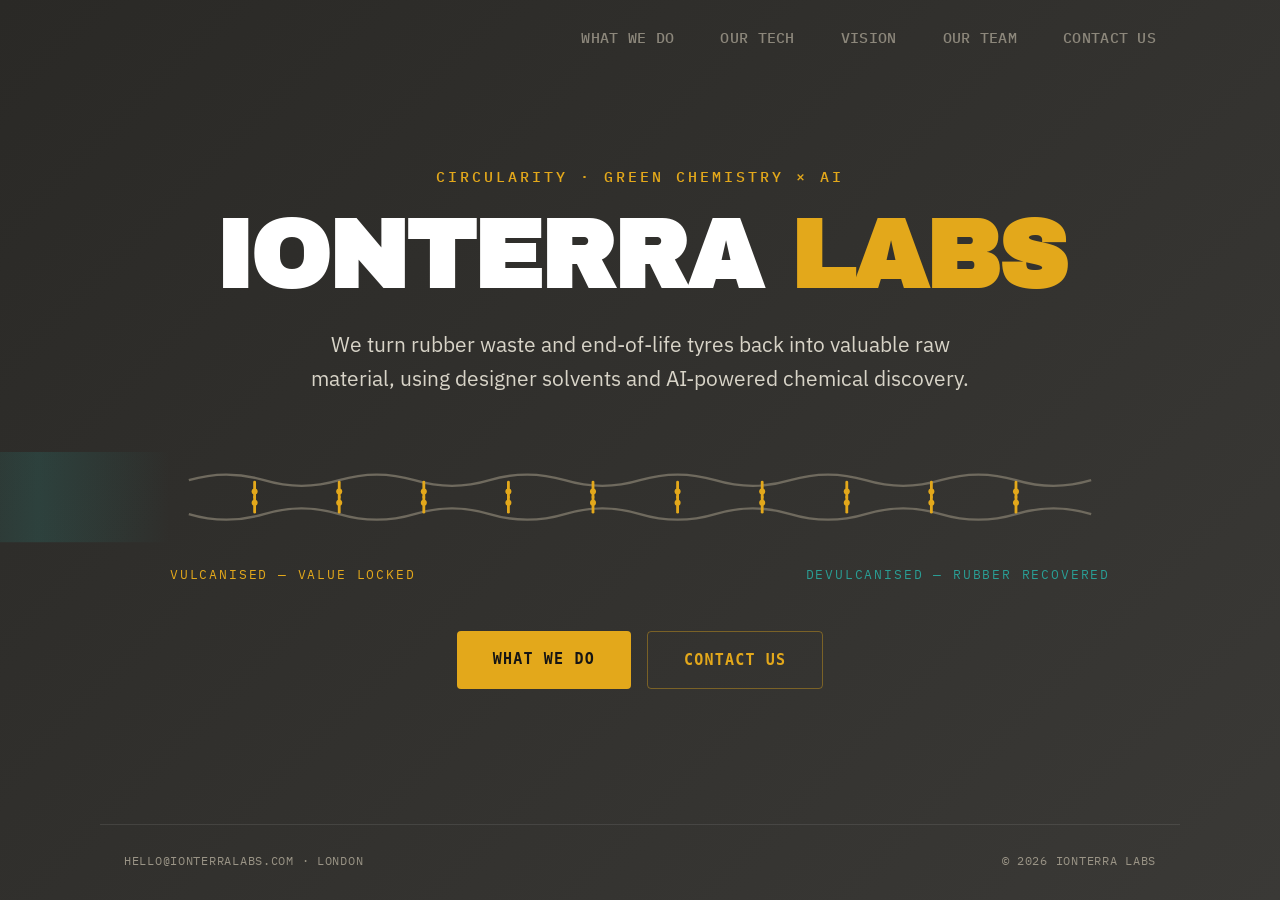
==== commit b498ad0b: "refine tagline" ====
--- a/index.html
+++ b/index.html
@@ -28,7 +28,7 @@
 
     <p class="eyebrow">CIRCULARITY · GREEN CHEMISTRY × AI</p>
     <h1 class="wordmark">IONTERRA <span class="dot">LABS</span></h1>
-    <p class="tagline">We turn end-of-life tyres back into valuable materials using designer solvents and AI-powered chemical discovery.</p>
+    <p class="tagline">We turn rubber waste and end-of-life tyres back into valuable raw material, using designer solvents and AI-powered chemical discovery.</p>
 
     <!-- Sulphur cross-links cleaving, left to right. Geometry mirrors the
          signature graphic in pitch-one-pager.html; the animation lives in
